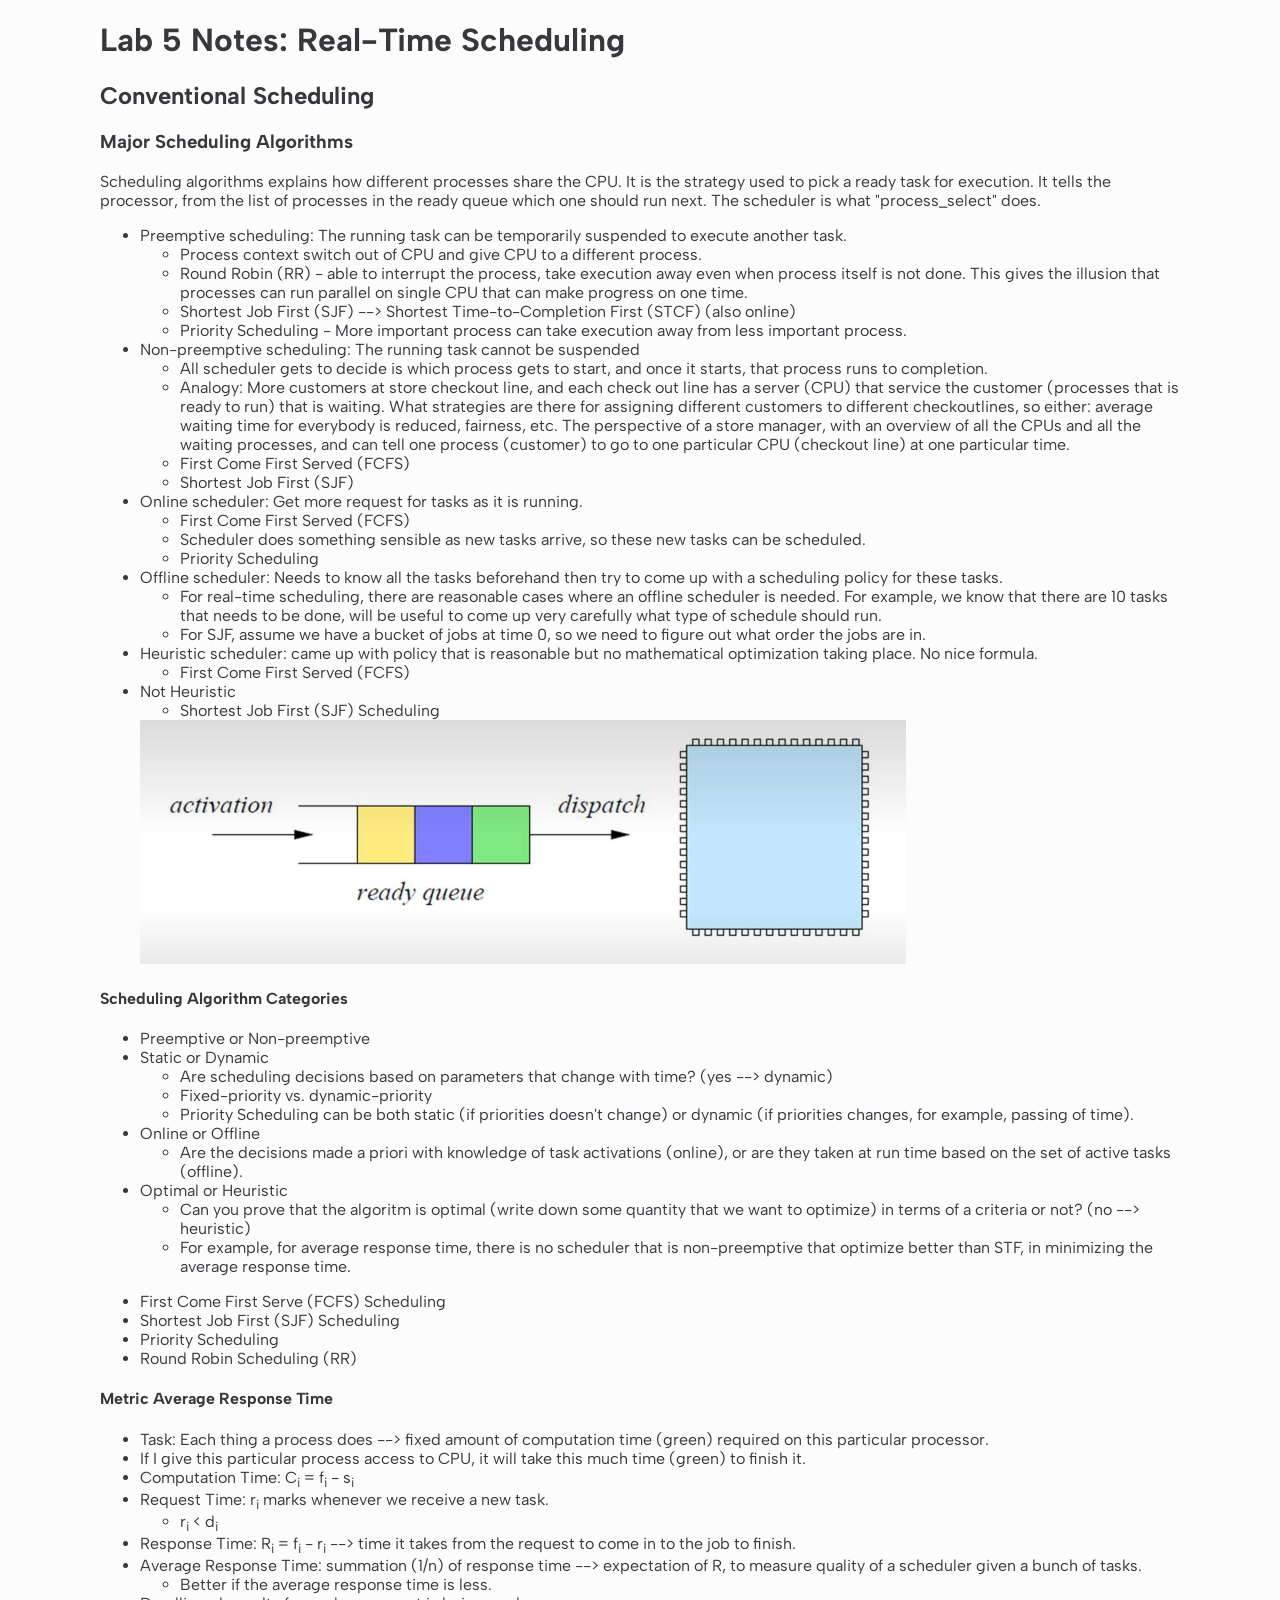
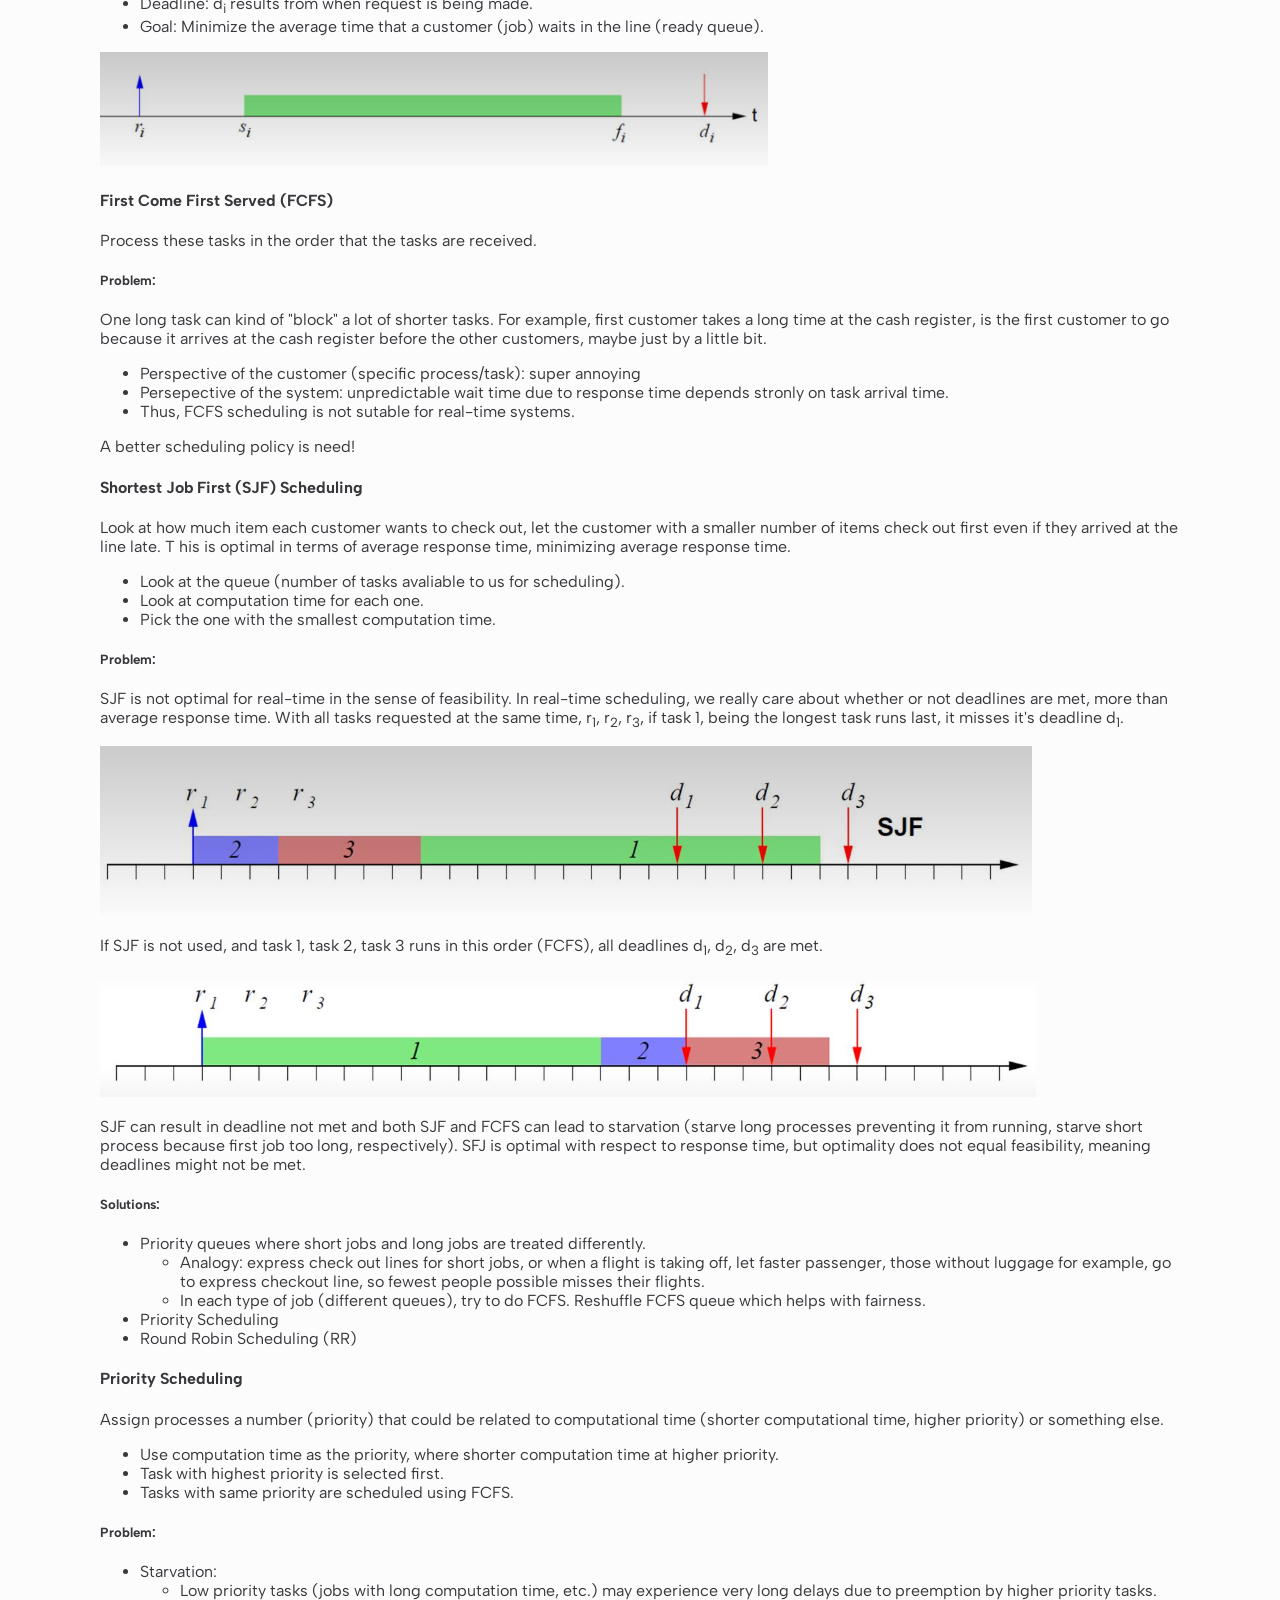
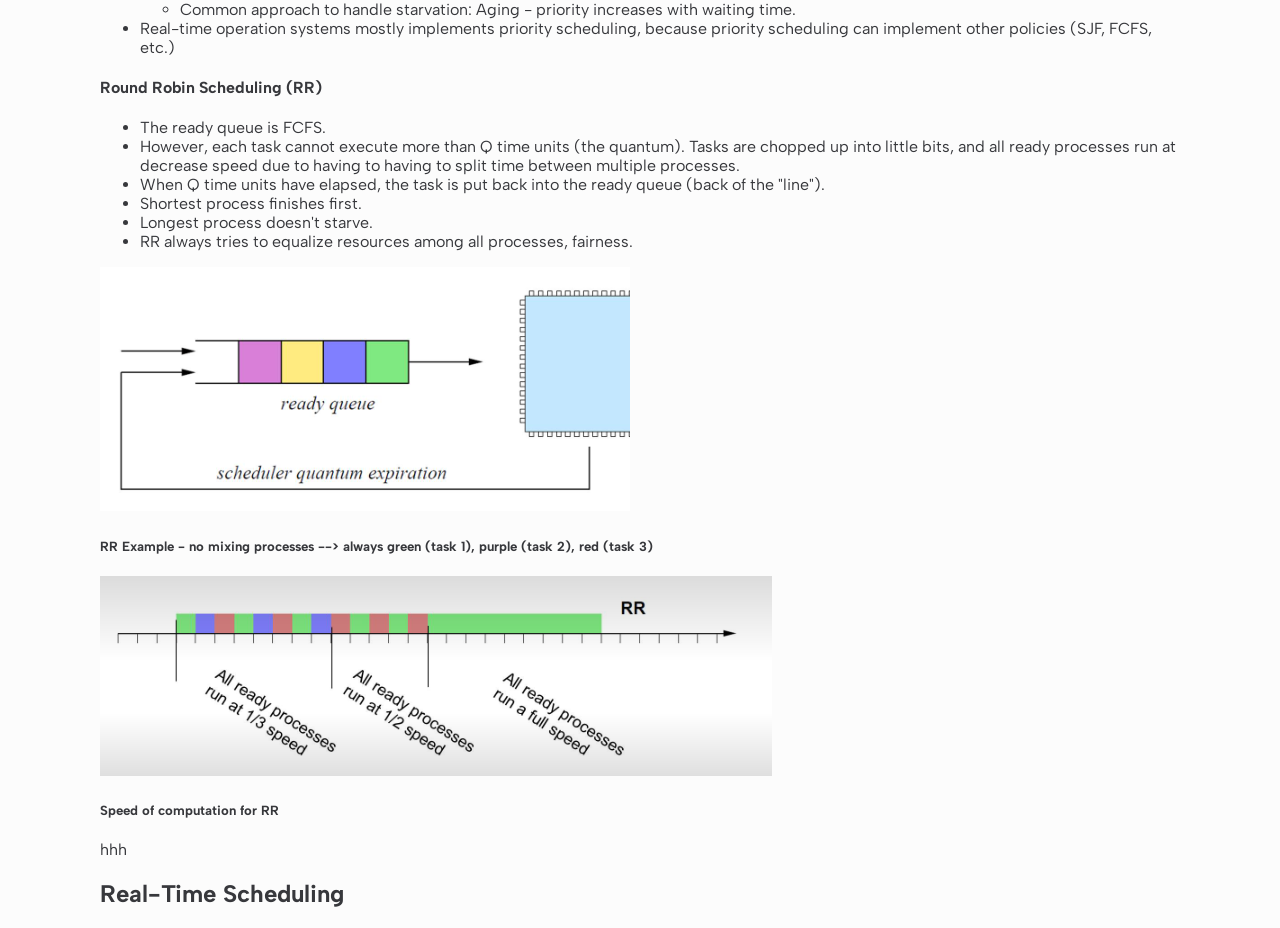
==== lab5-notes.html @ ac7ab365 "Add notes for lab 5 - conventional scheduling Characteristics and problems of RR, FCFS, SJF." ====
<!DOCTYPE html>
<html lang="en">
<head>
    <meta charset="UTF-8">
    <meta name="viewport" content="width=device-width, initial-scale=1.0">
    <link rel = "stylesheet" href = "style.css">
    <link rel="preconnect" href="https://fonts.googleapis.com">
    <link rel="preconnect" href="https://fonts.gstatic.com" crossorigin>
    <link href="https://fonts.googleapis.com/css2?family=Albert+Sans:ital,wght@0,100..900;1,100..900&display=swap" rel="stylesheet">
    <title>Notes | Real-Time Scheduling</title>
</head>
<body>
    <h1>Lab 5 Notes: Real-Time Scheduling</h1>
    <h2>Conventional Scheduling</h2>
    <h3>Major Scheduling Algorithms</h3>
    <p>
        Scheduling algorithms explains how different processes share the CPU.
        It is the strategy used to pick a ready task for execution.
        It tells the processor, from the list of processes in the ready queue which one should run next.
        The scheduler is what "process_select" does.
    </p>
    <ul>
        <li>
            Preemptive scheduling: The running task can be temporarily suspended to execute another task.
            <ul>
                <li>
                    Process context switch out of CPU and give CPU to a different process.
                </li>
                <li>
                    Round Robin (RR) - able to interrupt the process, take execution away even when process itself is not done.
                    This gives the illusion that processes can run parallel on single CPU that can make progress on one time.
                </li>
                <li>
                    Shortest Job First (SJF) --> Shortest Time-to-Completion First (STCF) (also online)
                </li>
                <li>
                    Priority Scheduling - More important process can take execution away from less important process.
                </li>
            </ul>
        </li>
        <li>
            Non-preemptive scheduling: The running task cannot be suspended
            <ul>
                <li>
                    All scheduler gets to decide is which process gets to start, and once it starts, that process runs to completion.
                </li>
                <li>
                    Analogy: More customers at store checkout line, and each check out line has a server (CPU) that service the customer (processes that is ready to run) that is waiting.
                    What strategies are there for assigning different customers to different checkoutlines, so either: average waiting time for everybody is reduced, fairness, etc. 
                    The perspective of a store manager, with an overview of all the CPUs and all the waiting processes, and can tell one process (customer) to go to one particular CPU (checkout line) at one particular time.
                </li>
                <li>
                    First Come First Served (FCFS)
                </li>
                <li>
                    Shortest Job First (SJF)
                </li>
            </ul>
        </li>
        <li>
            Online scheduler: Get more request for tasks as it is running.
            <ul>
                <li>First Come First Served (FCFS)</li>
                <li>Scheduler does something sensible as new tasks arrive, so these new tasks can be scheduled.</li>
                <li>
                    Priority Scheduling
                </li>
            </ul>
        </li>
        <li>
            Offline scheduler: Needs to know all the tasks beforehand then try to come up with a scheduling policy for these tasks.
            <ul>
                <li>
                    For real-time scheduling, there are reasonable cases where an offline scheduler is needed.
                    For example, we know that there are 10 tasks that needs to be done, will be useful to come up very carefully what type of schedule should run. 
                </li>
                <li>
                    For SJF, assume we have a bucket of jobs at time 0, so we need to figure out what order the jobs are in.
                </li>
            </ul>
        </li>
        <li>
            Heuristic scheduler: came up with policy that is reasonable but no mathematical optimization taking place. No nice formula.
            <ul>
                <li>First Come First Served (FCFS)</li>
            </ul>
        </li>
        <li>
            Not Heuristic
            <ul>
                <li>
                    Shortest Job First (SJF) Scheduling
                </li>
            </ul>
        </li>
        <img src = "image/scheduling-algorithm.png" alt = "scheduling-algorithm">
    </ul>
    <h4>Scheduling Algorithm Categories</h4>
    <ul>
        <li>
            Preemptive or Non-preemptive
        </li>
        <li>
            Static or Dynamic
            <ul>
                <li>
                    Are scheduling decisions based on parameters that change with time? (yes --> dynamic)
                </li>
                <li>
                    Fixed-priority vs. dynamic-priority
                </li>
                <li>
                    Priority Scheduling can be both static (if priorities doesn't change) or dynamic (if priorities changes, for example, passing of time).
                </li>
            </ul>
        </li>
        <li>
            Online or Offline
            <ul>
                <li>
                    Are the decisions made a priori with knowledge of task activations (online), 
                    or are they taken at run time based on the set of active tasks (offline).
                </li>
            </ul>
        </li>
        <li>
            Optimal or Heuristic
            <ul>
                <li>
                    Can you prove that the algoritm is optimal (write down some quantity that we want to optimize) in terms of a criteria or not? (no --> heuristic)
                </li>
                <li>
                    For example, for average response time, there is no scheduler that is non-preemptive that optimize better than STF, in minimizing the average response time.
                </li>
            </ul>
        </li>
    </ul>
    <ul>
        <li>First Come First Serve (FCFS) Scheduling</li>
        <li>Shortest Job First (SJF) Scheduling</li>
        <li>Priority Scheduling</li>
        <li>Round Robin Scheduling (RR)</li>
    </ul>
    <h4>Metric Average Response Time</h4>
    <ul>
        <li>Task: Each thing a process does --> fixed amount of computation time (green) required on this particular processor.</li>
        <li>If I give this particular process access to CPU, it will take this much time (green) to finish it.</li>
        <li>Computation Time: C<sub>i</sub> = f<sub>i</sub> - s<sub>i</sub></li>
        <li>
            Request Time: r<sub>i</sub> marks whenever we receive a new task.
            <ul>
                <li>r<sub>i</sub> < d<sub>i</sub></li>
            </ul>
        </li>
        <li>Response Time: R<sub>i</sub> = f<sub>i</sub> - r<sub>i</sub> --> time it takes from the request to come in to the job to finish.</li>
        <li>
            Average Response Time: summation (1/n) of response time --> expectation of R, to measure quality of a scheduler given a bunch of tasks.
            <ul>
                <li>Better if the average response time is less.</li>
            </ul>
        </li>
        <li>Deadline: d<sub>i</sub> results from when request is being made.</li>
        <li>Goal: Minimize the average time that a customer (job) waits in the line (ready queue).</li>
    </ul>
    <img src = "image/metric-average-response-time.png" alt = "Metric Average Reponse Time">
    <h4>First Come First Served (FCFS)</h4>
    <p>Process these tasks in the order that the tasks are received.</p>
    <h5>Problem:</h5>
    <p>
        One long task can kind of "block" a lot of shorter tasks. 
        For example, first customer takes a long time at the cash register, 
        is the first customer to go because it arrives at the cash register before the other customers, maybe just by a little bit.
    </p>
    <ul>
        <li>Perspective of the customer (specific process/task): super annoying</li>
        <li>Persepective of the system: unpredictable wait time due to response time depends stronly on task arrival time.</li>
        <li>Thus, FCFS scheduling is not sutable for real-time systems.</li>
    </ul>
    <p>A better scheduling policy is need!</p>
    <h4>Shortest Job First (SJF) Scheduling</h4>
    <p>
        Look at how much item each customer wants to check out, 
        let the customer with a smaller number of items check out first even if they arrived at the line late. T
        his is optimal in terms of average response time, minimizing average response time.
    </p>
    <ul>
        <li>Look at the queue (number of tasks avaliable to us for scheduling).</li>
        <li>Look at computation time for each one.</li>
        <li>Pick the one with the smallest computation time.</li>
    </ul>
    <h5>Problem:</h5>
    <p>
        SJF is not optimal for real-time in the sense of feasibility. 
        In real-time scheduling, we really care about whether or not deadlines are met, more than average response time.
        With all tasks requested at the same time, r<sub>1</sub>, r<sub>2</sub>, r<sub>3</sub>, 
        if task 1, being the longest task runs last, it misses it's deadline d<sub>1</sub>. 
    </p>
    <img src = "image/SJF-miss-deadline.png" alt = "SJF miss deadline">
    <p>
        If SJF is not used, and task 1, task 2, task 3 runs in this order (FCFS),
        all deadlines d<sub>1</sub>, d<sub>2</sub>, d<sub>3</sub> are met.
    </p>
    <img src = "image/FCFS-meet-deadline.png" alt = "FCFS meet deadline">
    <p>SJF can result in deadline not met and both SJF and FCFS can lead to starvation 
        (starve long processes preventing it from running, 
        starve short process because first job too long, respectively).
        SFJ is optimal with respect to response time, but optimality does not equal feasibility, 
        meaning deadlines might not be met.
    </p>
    <h5>Solutions:</h5>
    <ul>
        <li>
            Priority queues where short jobs and long jobs are treated differently.
            <ul>
                <li>
                    Analogy: express check out lines for short jobs, or when a flight is taking off, 
                    let faster passenger, those without luggage for example, go to express checkout line, 
                    so fewest people possible misses their flights.
                </li>
                <li>
                    In each type of job (different queues), try to do FCFS. Reshuffle FCFS queue which helps with fairness.
                </li>
            </ul>
        </li>
        <li>
            Priority Scheduling
        </li>
        <li>
            Round Robin Scheduling (RR)
        </li> 
    </ul>
    <h4>Priority Scheduling</h4>
    <p>
        Assign processes a number (priority) that could be related to computational time (shorter computational time, higher priority) or something else. 
    </p>
    <ul>
        <li>
            Use computation time as the priority, where shorter computation time at higher priority.
        </li>
        <li>
            Task with highest priority is selected first.
        </li>
        <li>
            Tasks with same priority are scheduled using FCFS.
        </li>
    </ul>
    <h5>Problem:</h5>
    <ul>
        <li>
            Starvation:
            <ul>
                <li>
                    Low priority tasks (jobs with long computation time, etc.) may experience very long delays due to preemption by higher priority tasks.
                </li>
                <li>
                    Common approach to handle starvation: Aging - priority increases with waiting time.
                </li>
            </ul>
        </li>
        <li>
            Real-time operation systems mostly implements priority scheduling, 
            because priority scheduling can implement other policies (SJF, FCFS, etc.)
        </li>
    </ul>
    <h4>Round Robin Scheduling (RR)</h4>
    <ul>
        <li>
            The ready queue is FCFS.
        </li>
        <li>
            However, each task cannot execute more than Q time units (the quantum). 
            Tasks are chopped up into little bits, 
            and all ready processes run at decrease speed due to having to having to split time between multiple processes.
        </li>
        <li>
            When Q time units have elapsed, the task is put back into the ready queue (back of the "line").
        </li>
        <li>
            Shortest process finishes first.
        </li>
        <li>
            Longest process doesn't starve.
        </li>
        <li>
            RR always tries to equalize resources among all processes, fairness.
        </li>
    </ul>
    <img src = "image/round-robin-scheduling.png" alt = "Round Robin Scheduling">
    <h5>RR Example - no mixing processes --> always green (task 1), purple (task 2), red (task 3)</h5>
    <img src = "image/RR-example.png" alt = "Round Robin Scheduling example, no mixing">

    <h5>Speed of computation for RR</h5>
    <p>hhh</p>



    <h2>Real-Time Scheduling</h2>


</body>
</html>
---- style.css ----
body {
    font-family: "Albert Sans", sans-serif;
    color: #37383C;
    background-color: #fcfcfc;
    /* color: #84B5C5; */
    text-align: left;
    margin-left: 100px;
    margin-right: 100px;

}
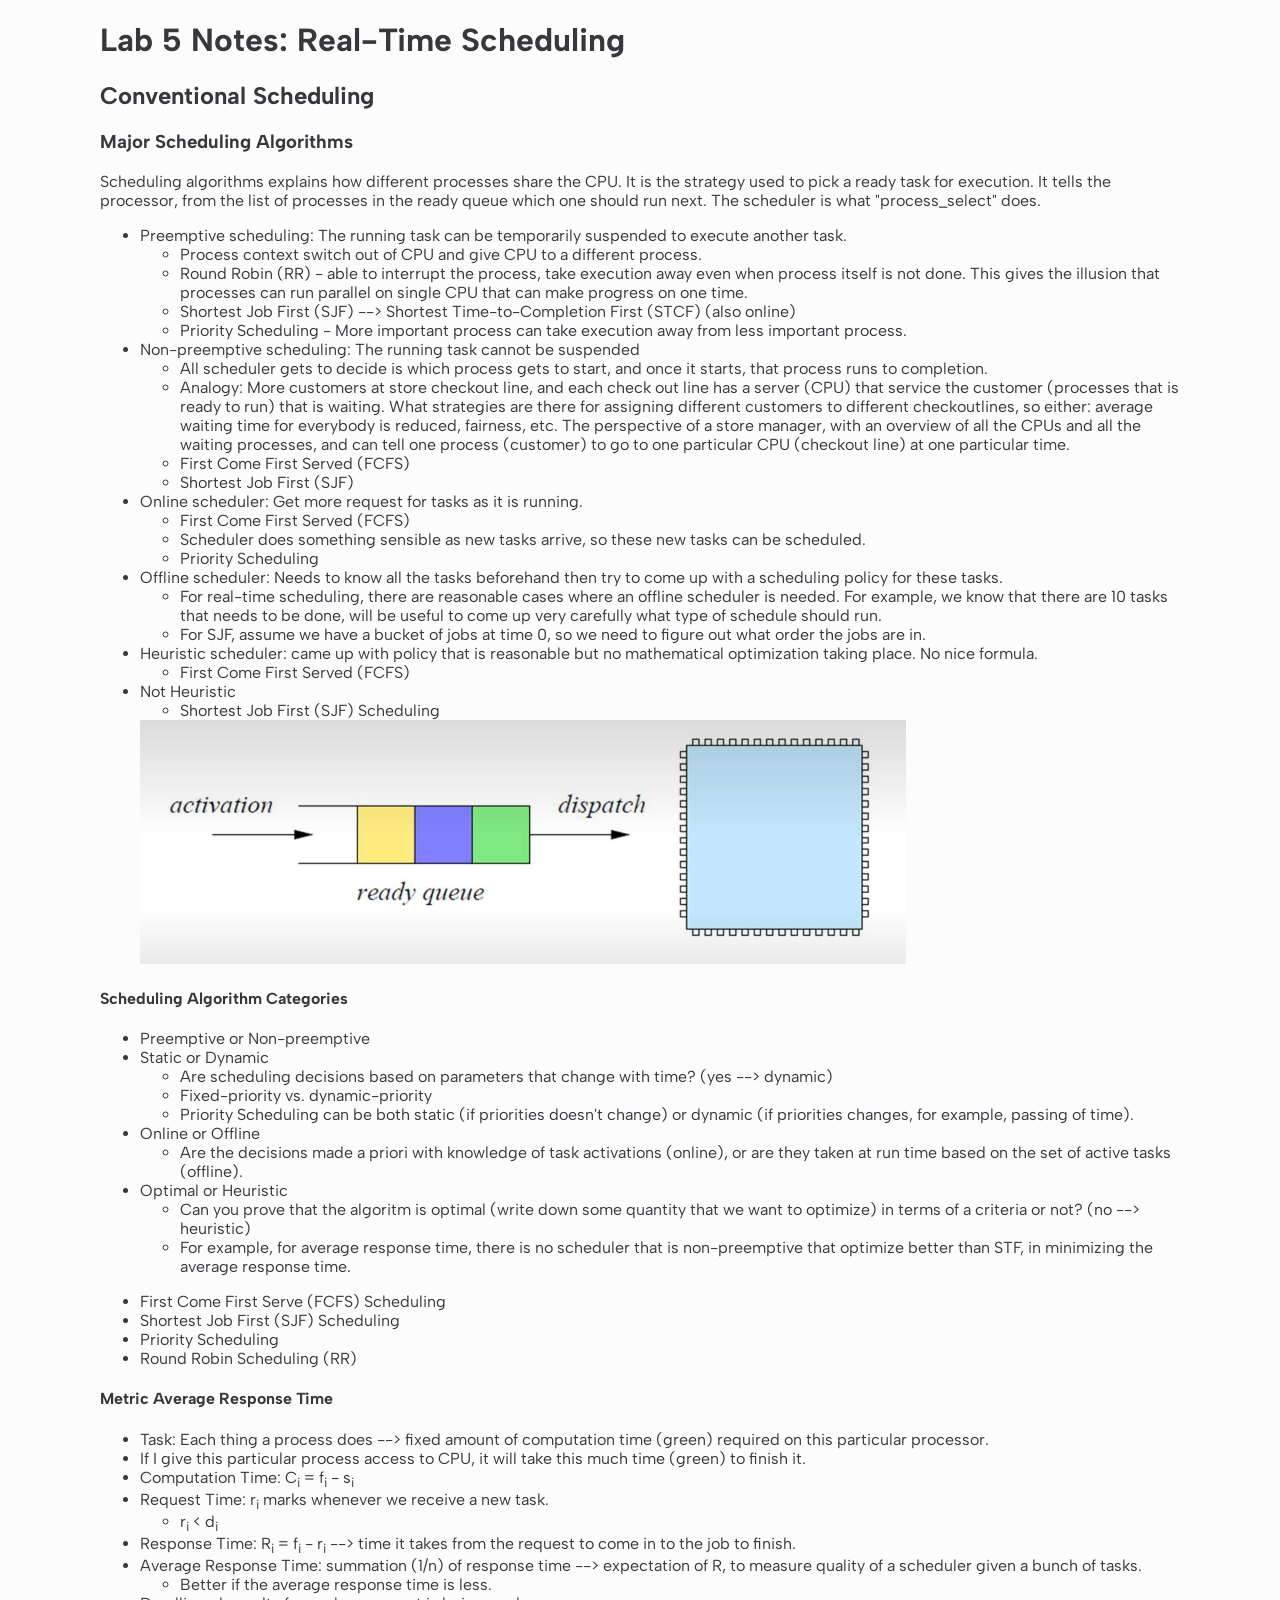
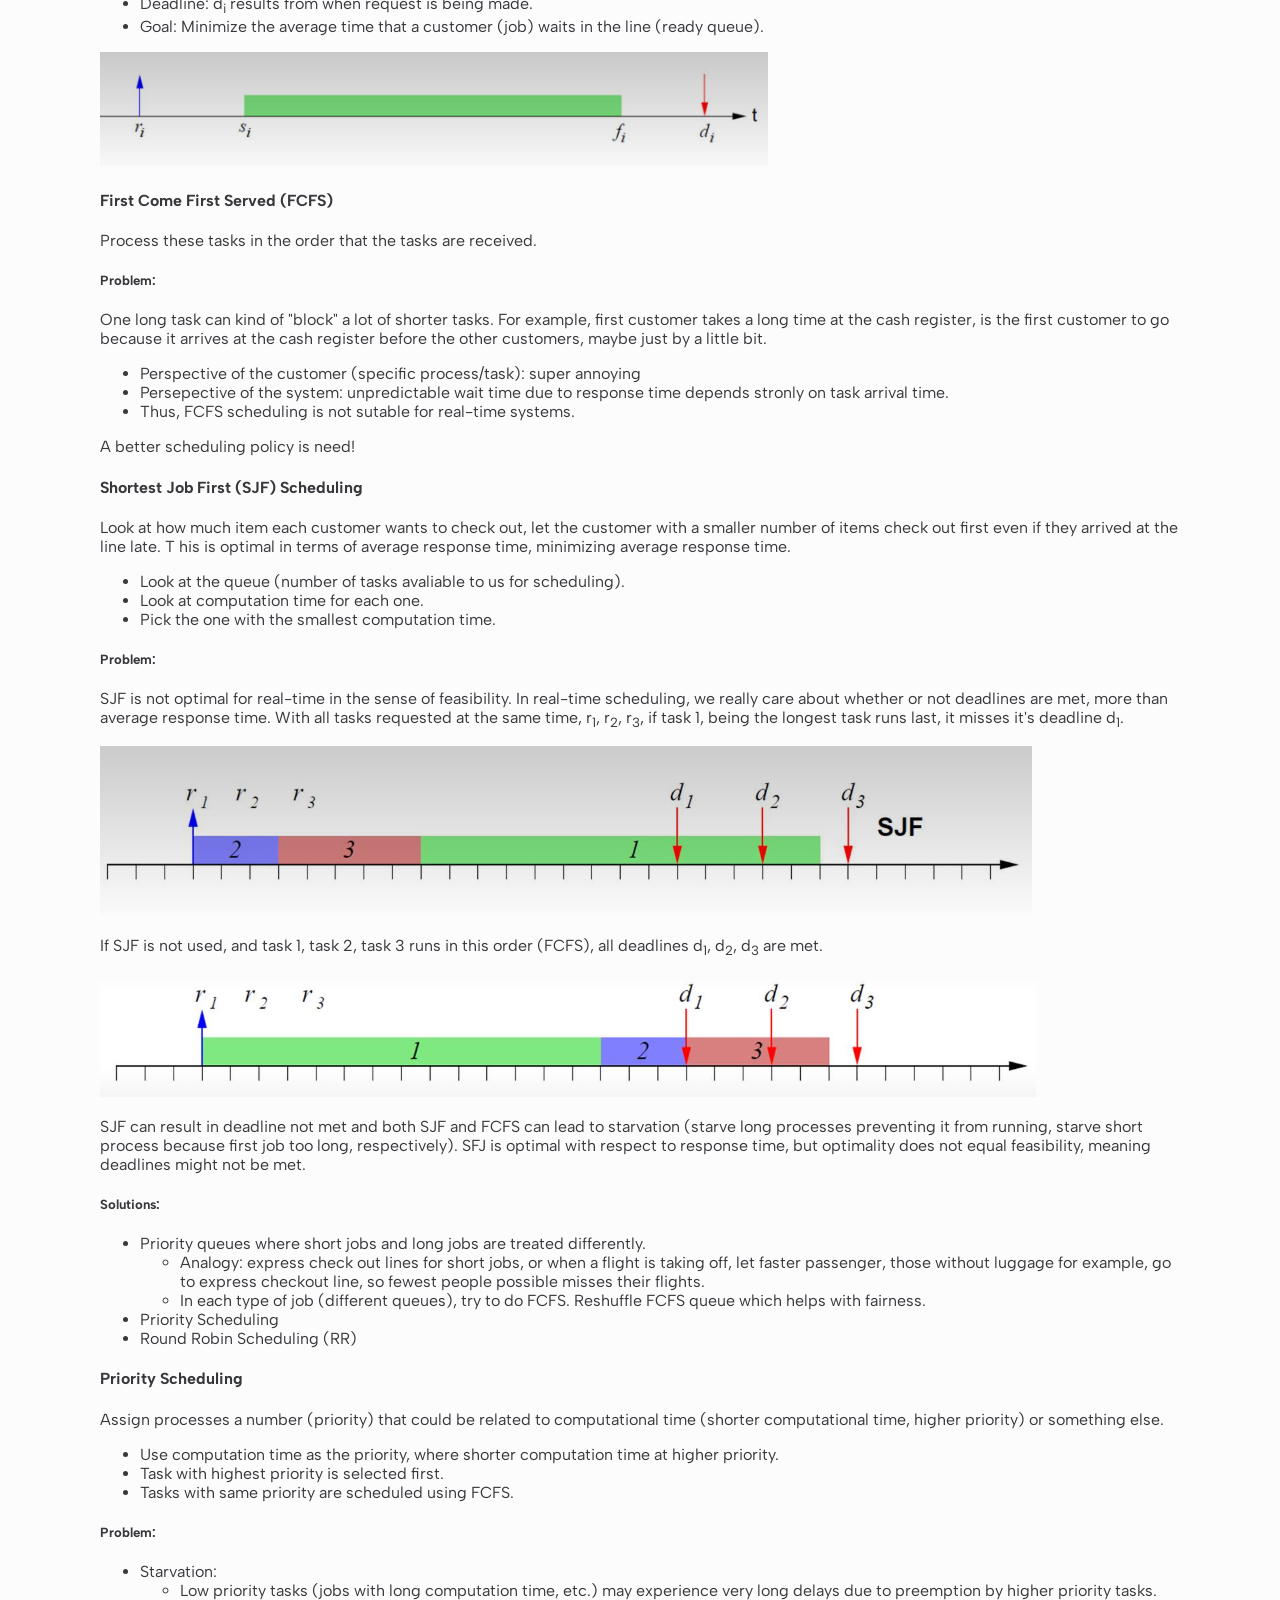
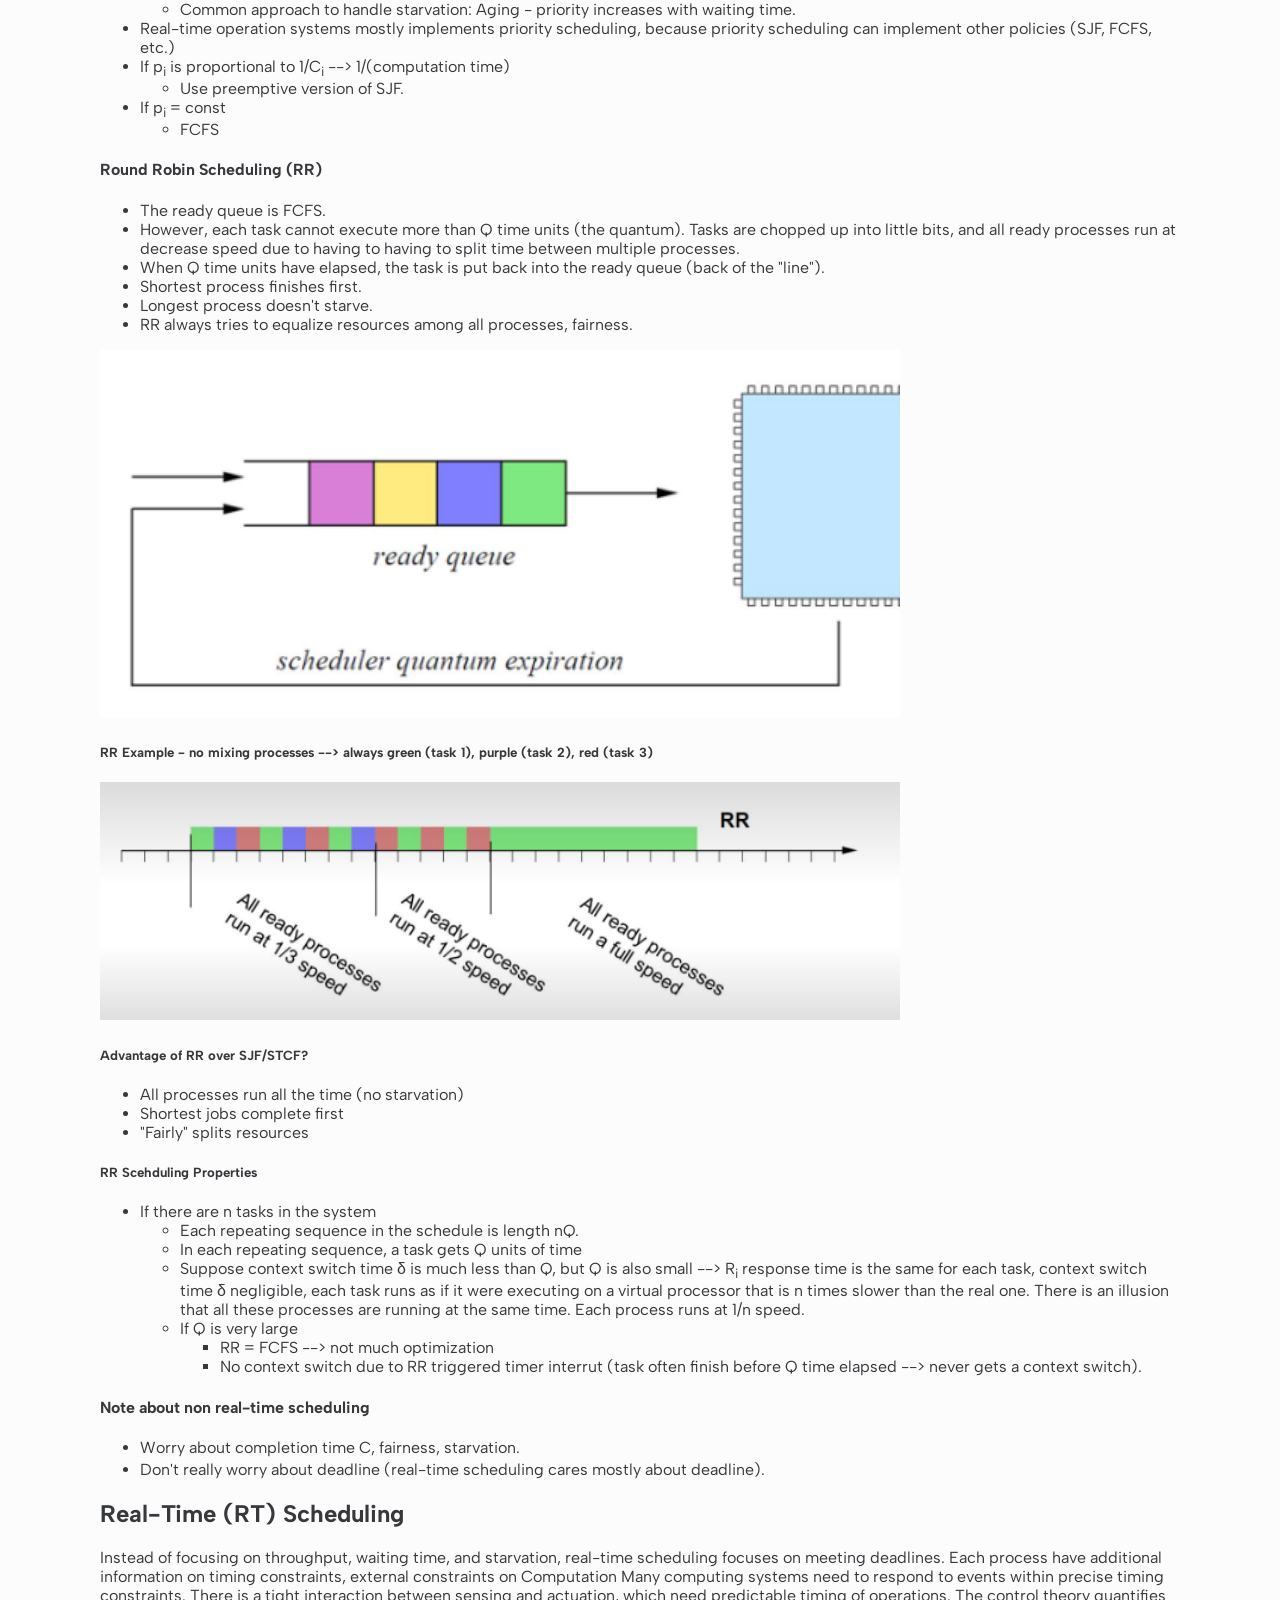
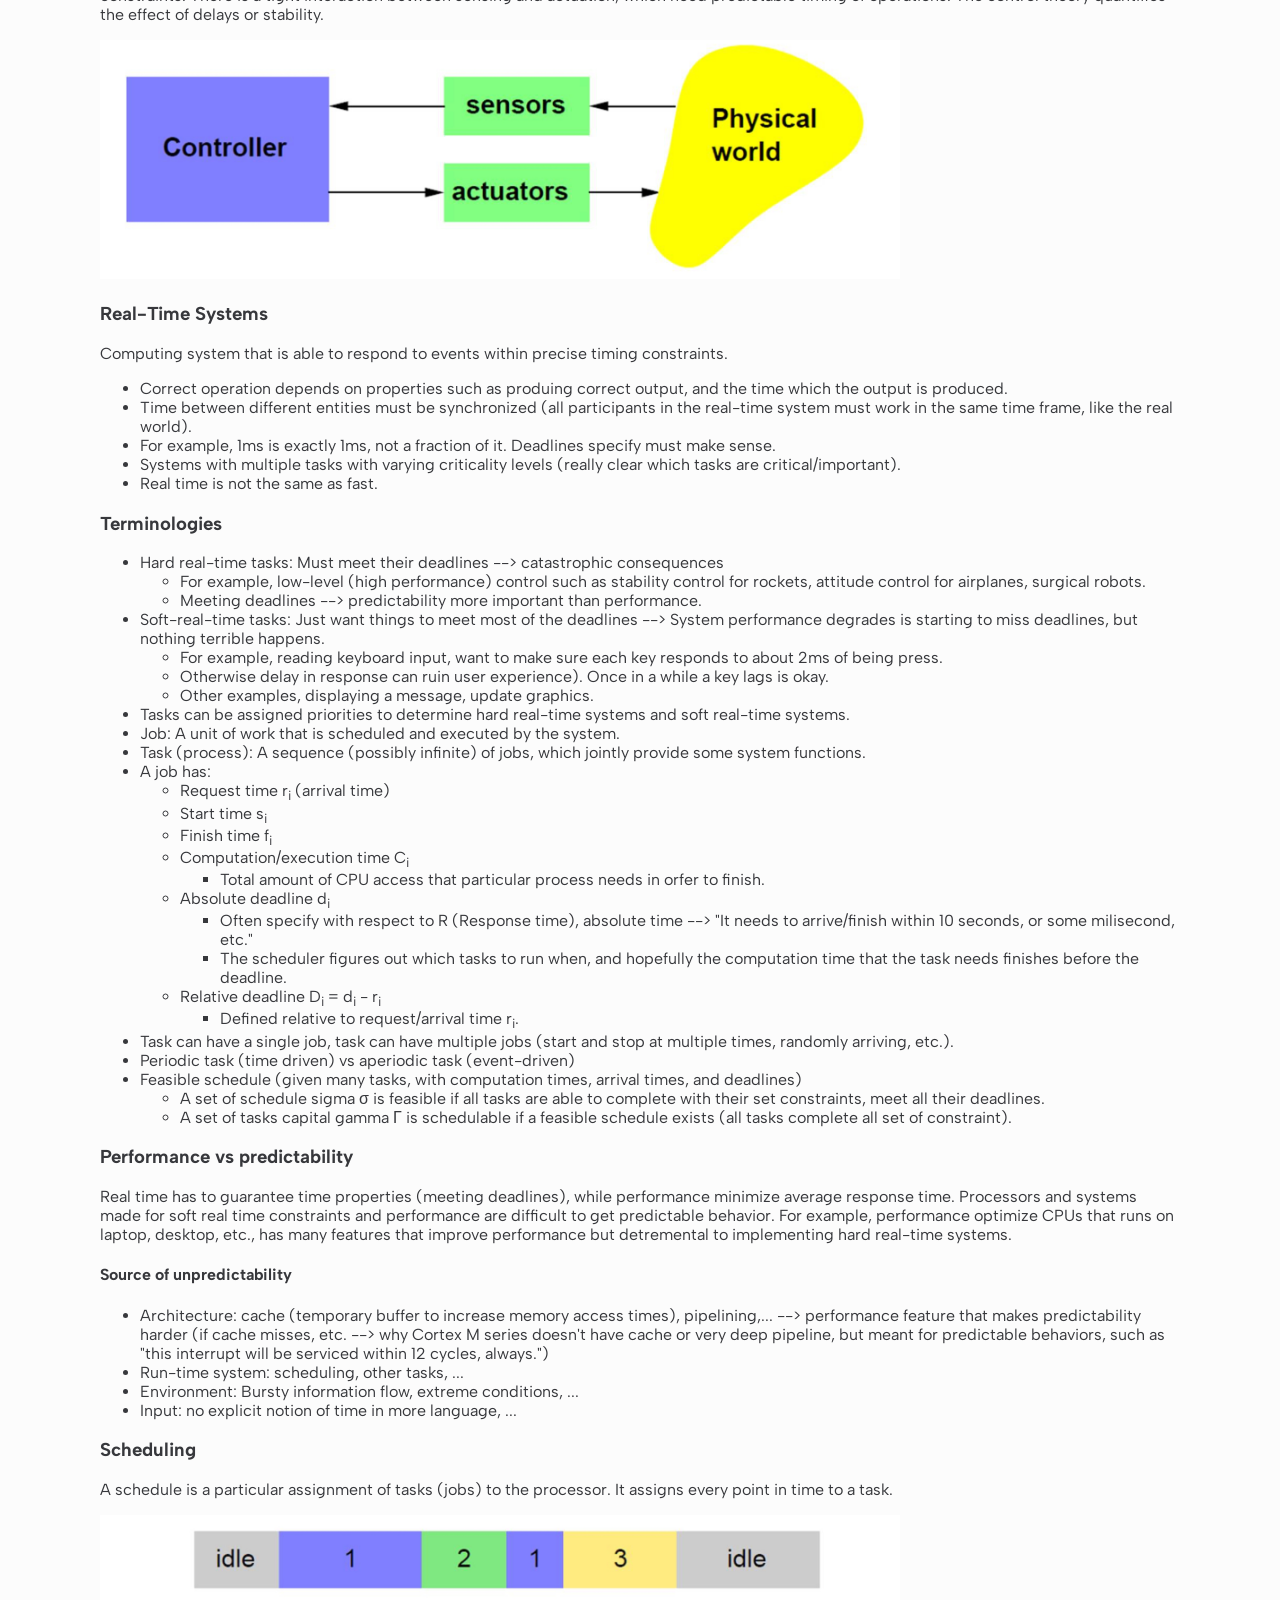
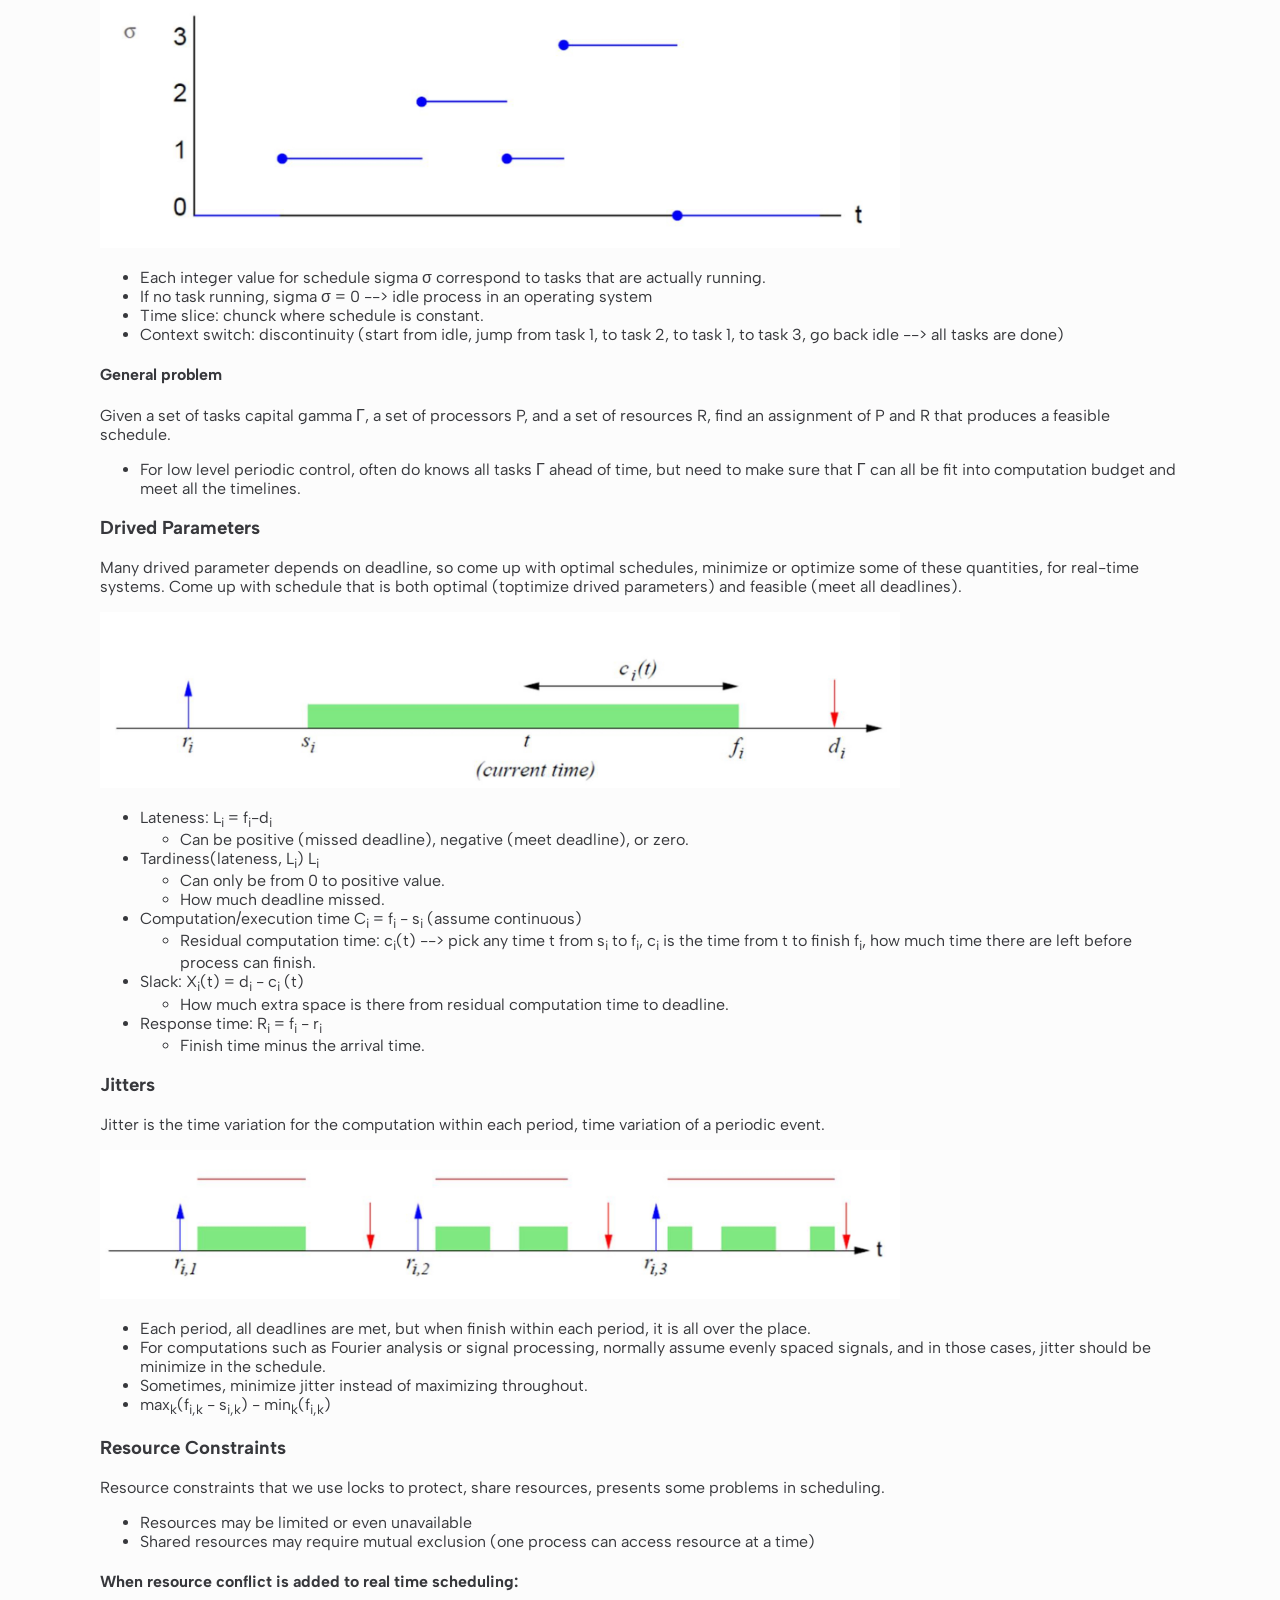
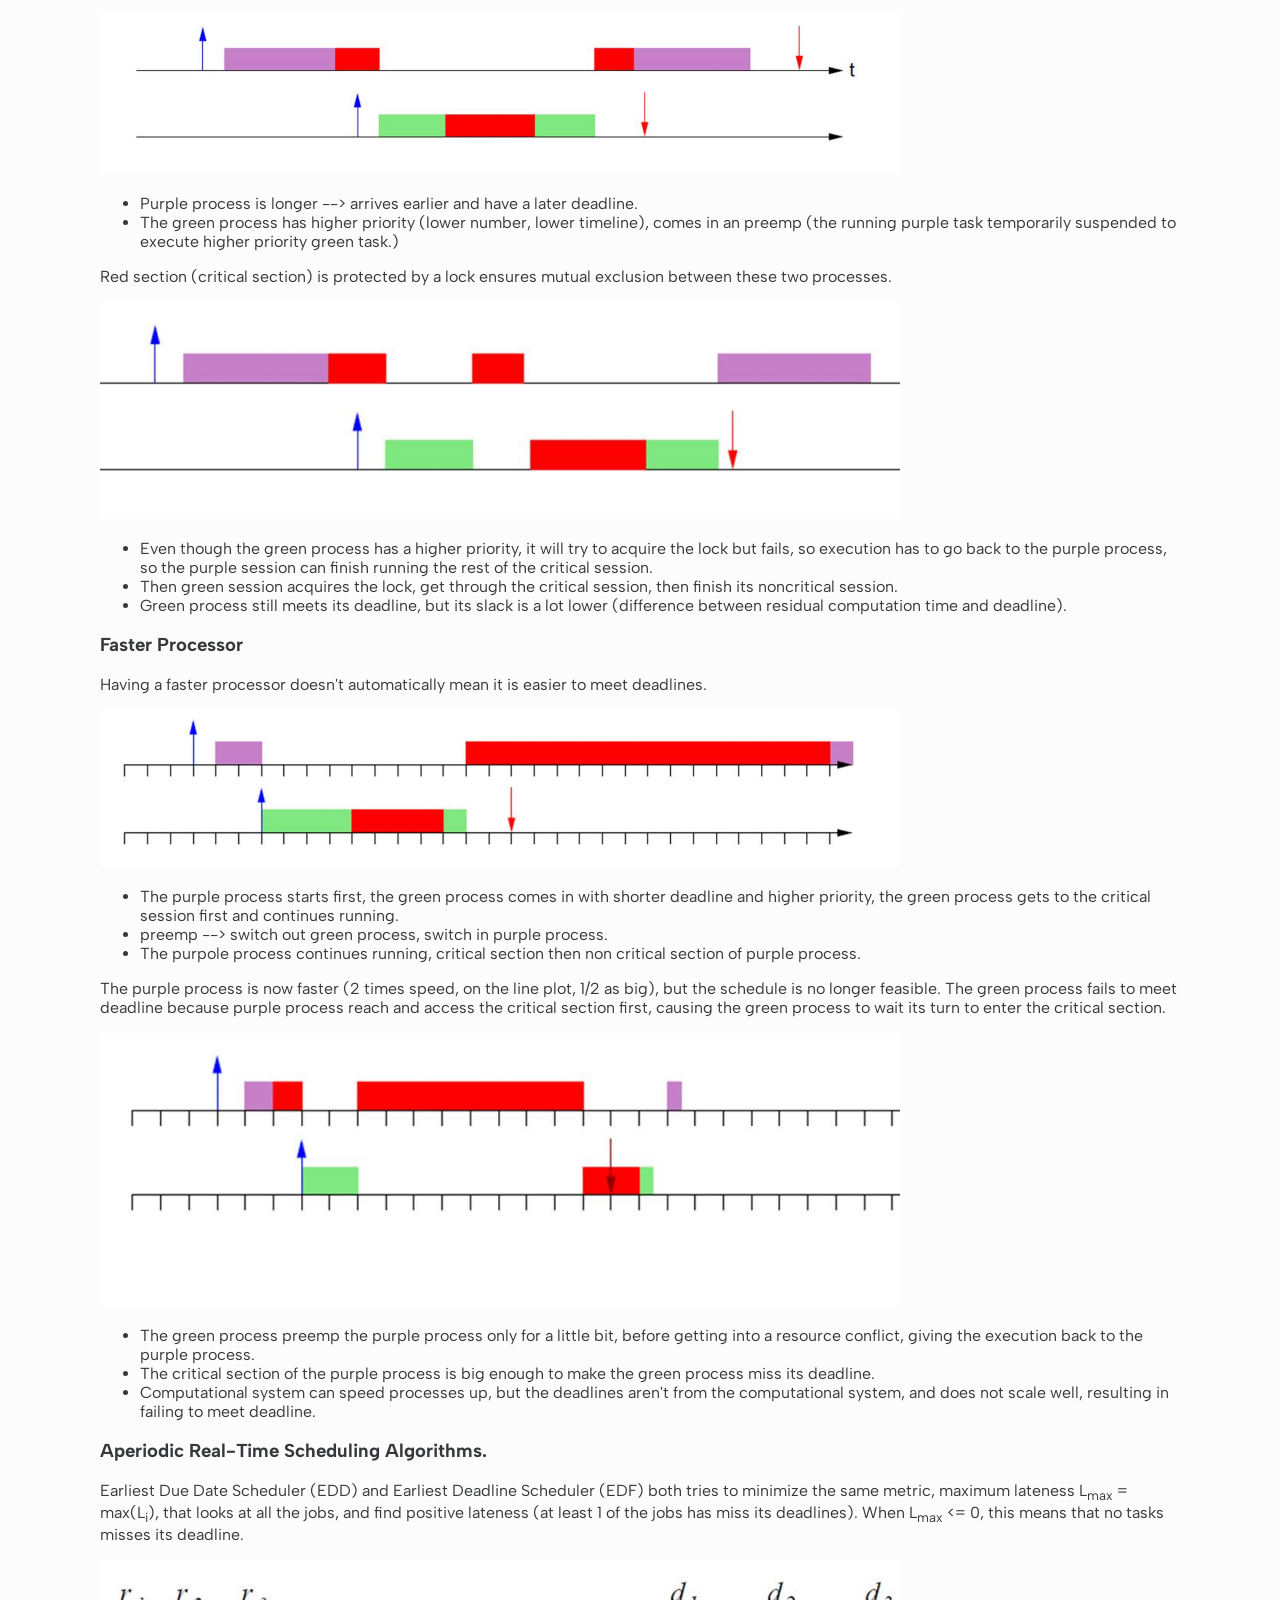
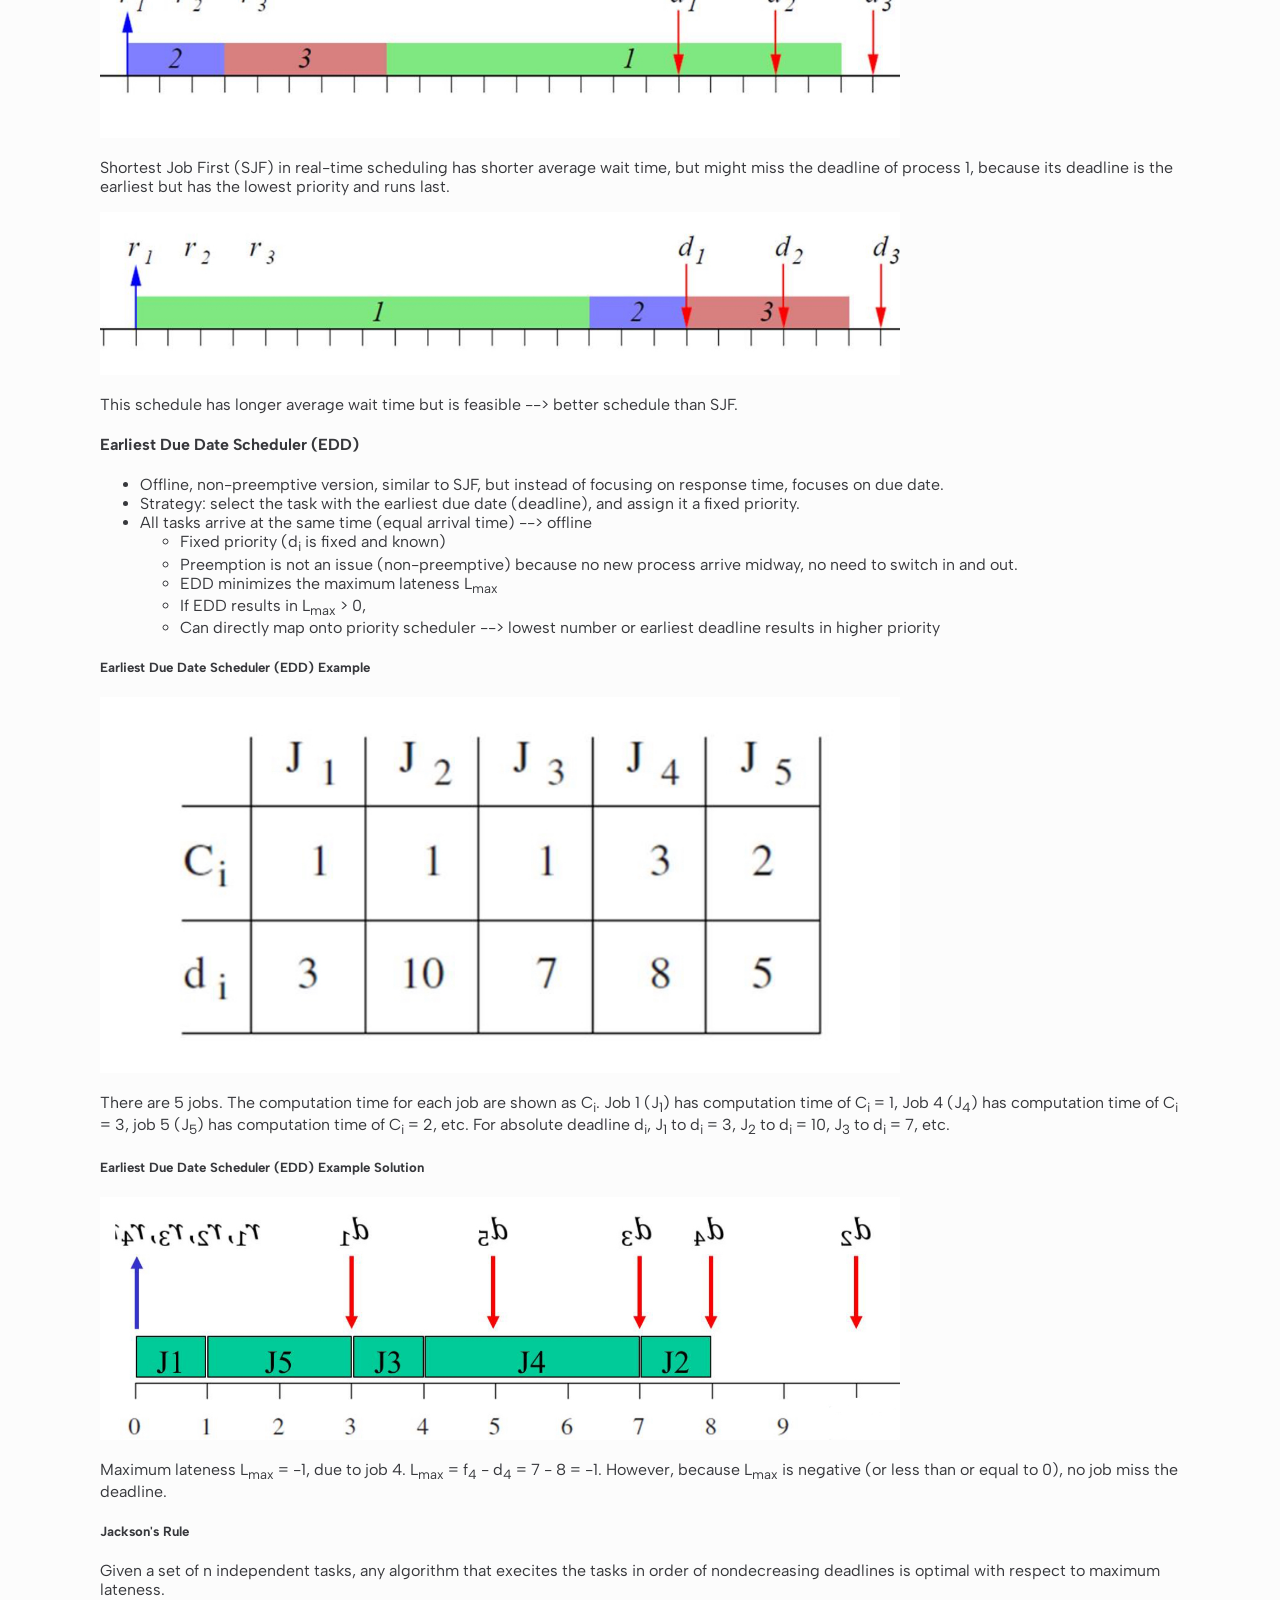
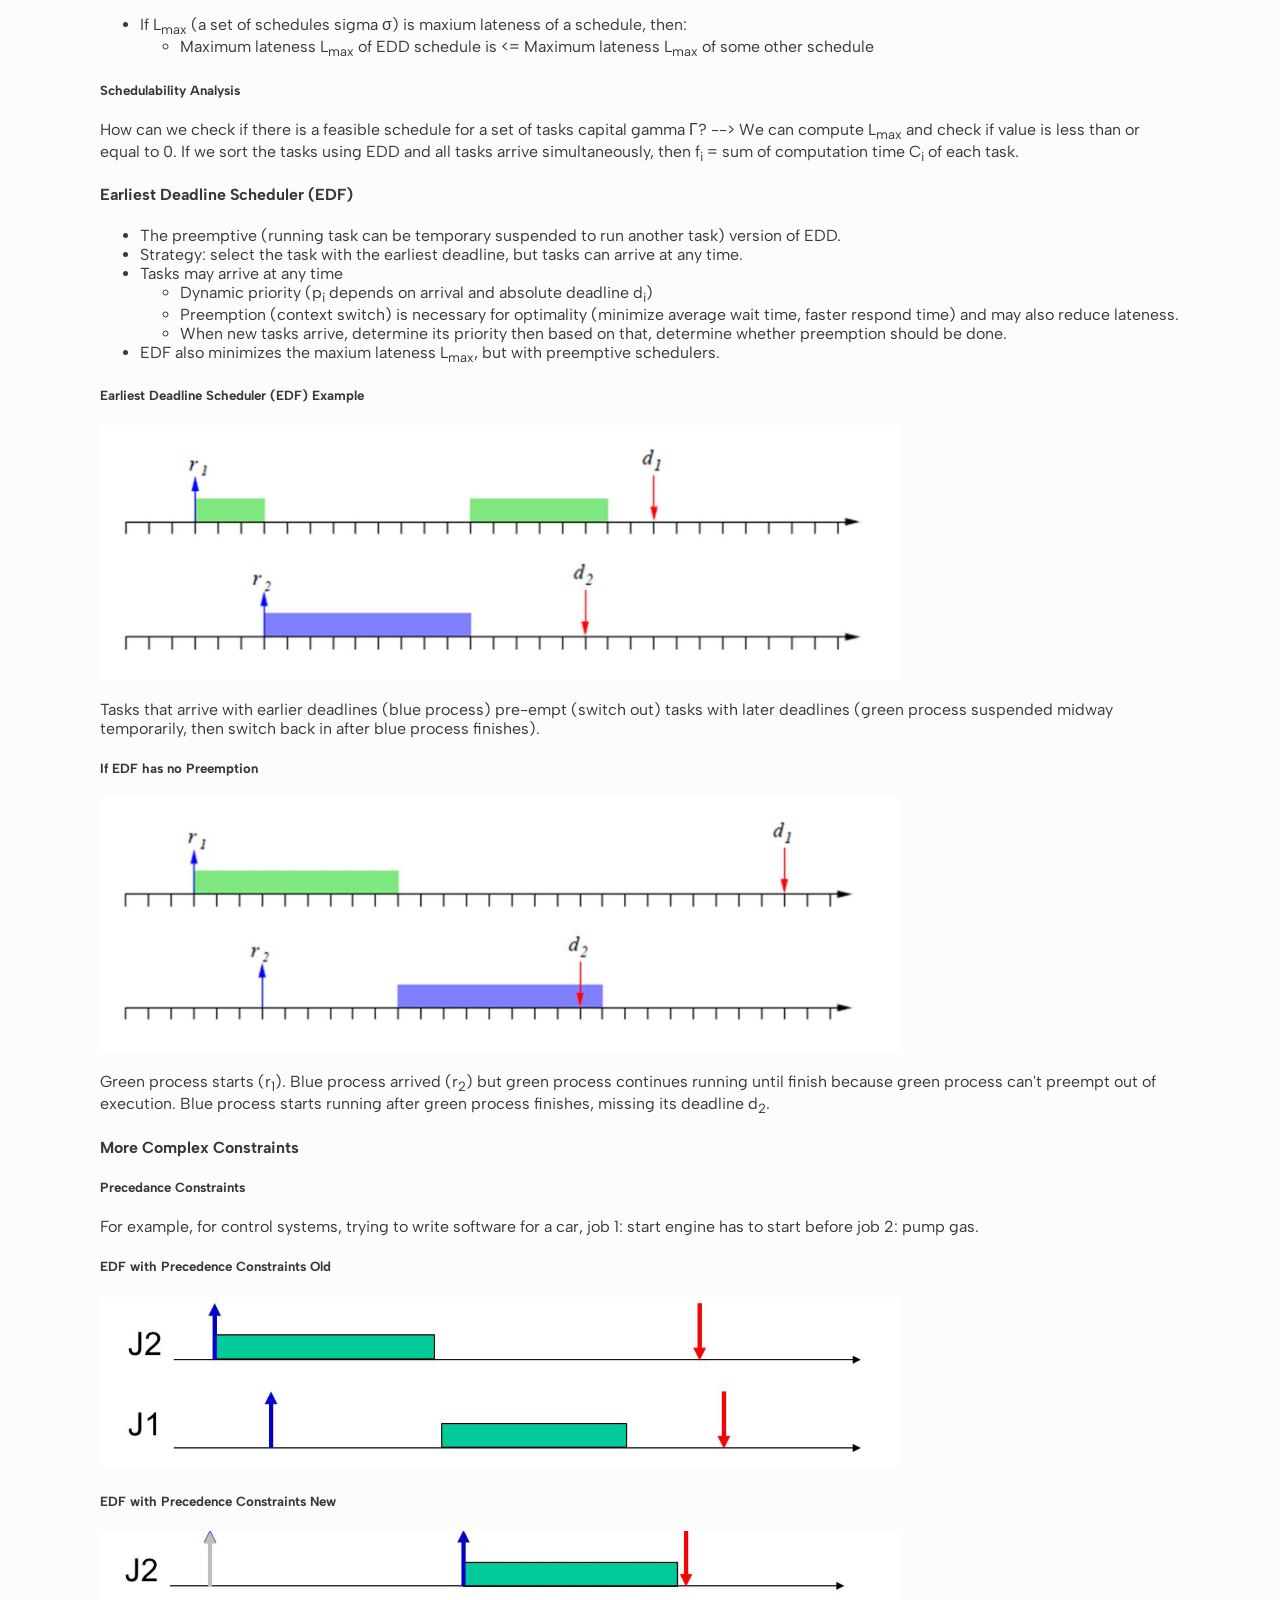
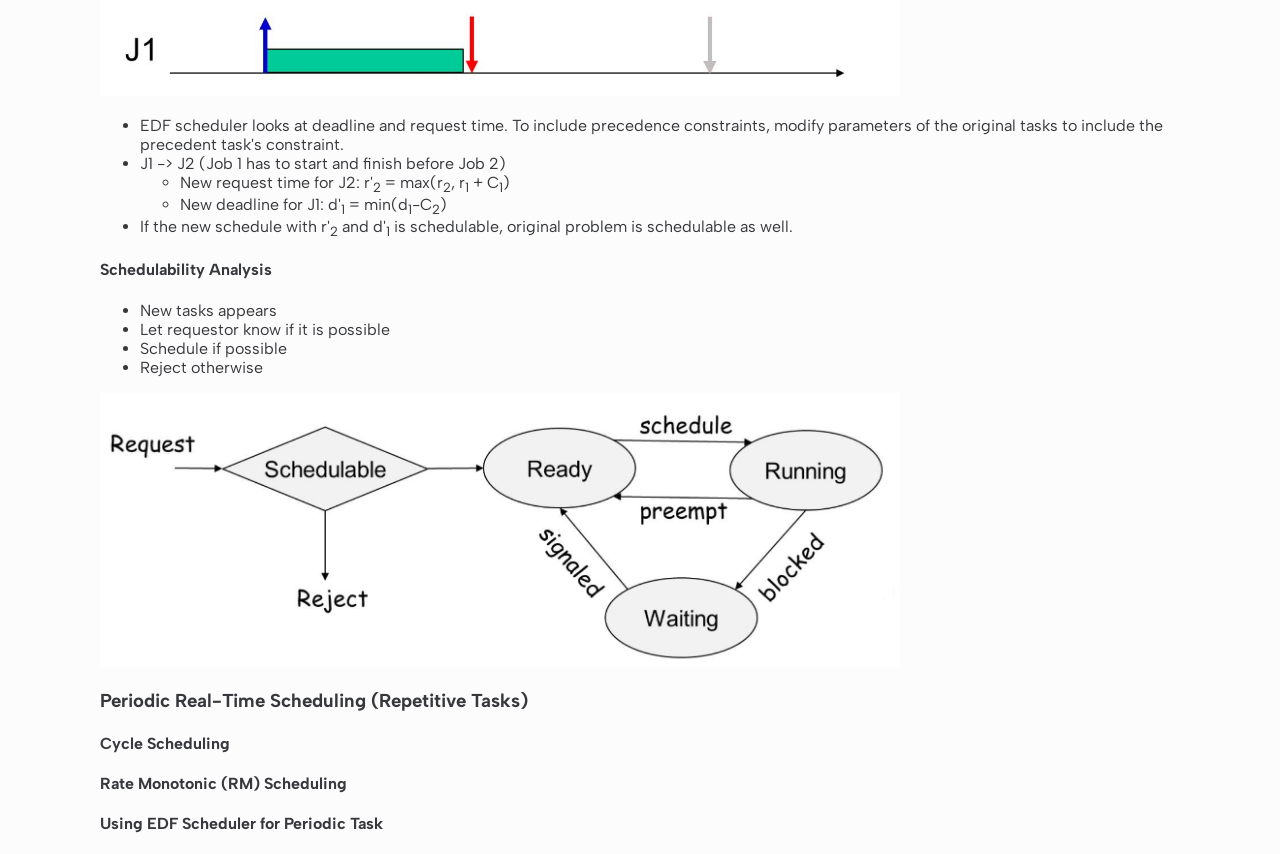
==== commit a1d3d557: "Added notes for lab5, real-time scheduling Notes for conventional scheduling and real-time schedulin" ====
--- a/lab5-notes.html
+++ b/lab5-notes.html
@@ -261,6 +261,18 @@
             Real-time operation systems mostly implements priority scheduling, 
             because priority scheduling can implement other policies (SJF, FCFS, etc.)
         </li>
+        <li>
+            If p<sub>i</sub> is proportional to 1/C<sub>i</sub> --> 1/(computation time)
+            <ul>
+                <li>Use preemptive version of SJF.</li>
+            </ul>
+        </li>
+        <li>
+            If p<sub>i</sub> = const
+            <ul>
+                <li>FCFS</li>
+            </ul>
+        </li>
     </ul>
     <h4>Round Robin Scheduling (RR)</h4>
     <ul>
@@ -285,17 +297,509 @@
             RR always tries to equalize resources among all processes, fairness.
         </li>
     </ul>
-    <img src = "image/round-robin-scheduling.png" alt = "Round Robin Scheduling">
+    <img src = "image/round-robin-scheduling.png" alt = "Round Robin Scheduling" width = "800">
     <h5>RR Example - no mixing processes --> always green (task 1), purple (task 2), red (task 3)</h5>
-    <img src = "image/RR-example.png" alt = "Round Robin Scheduling example, no mixing">
-
-    <h5>Speed of computation for RR</h5>
-    <p>hhh</p>
-
-
-
-    <h2>Real-Time Scheduling</h2>
-
+    <img src = "image/RR-example.png" alt = "Round Robin Scheduling example, no mixing" width = "800">
+
+    <h5>Advantage of RR over SJF/STCF?</h5>
+    <ul>
+        <li>All processes run all the time (no starvation)</li>
+        <li>Shortest jobs complete first</li>
+        <li>"Fairly" splits resources</li>
+    </ul>
+
+    <h5>RR Scehduling Properties</h5>
+    <ul>
+        <li>
+            If there are n tasks in the system
+            <ul>
+                <li>
+                    Each repeating sequence in the schedule is length nQ.
+                </li>
+                <li>In each repeating sequence, a task gets Q units of time</li>
+                <li>
+                    Suppose context switch time δ is much less than Q, but Q is also small --> R<sub>i</sub> response time is the same for each task, context switch time δ negligible,
+                    each task runs as if it were executing on a virtual processor that is n times slower than the real one. There is an illusion that all these processes are running at the same time. Each process runs at 1/n speed.
+                </li>
+                <li>
+                    If Q is very large
+                    <ul>
+                        <li>
+                            RR = FCFS --> not much optimization 
+                        </li>
+                        <li>
+                            No context switch due to RR triggered timer interrut (task often finish before Q time elapsed --> never gets a context switch).
+                        </li>
+                    </ul>
+
+                </li>
+            </ul>
+        </li>
+    </ul>
+
+    <h4>Note about non real-time scheduling</h4>
+    <ul>
+        <li>Worry about completion time C<sub></sub>, fairness, starvation. </li>
+        <li>Don't really worry about deadline (real-time scheduling cares mostly about deadline).</li>
+    </ul>
+
+    <h2>Real-Time (RT) Scheduling</h2>
+    <p>
+        Instead of focusing on throughput, waiting time, and starvation, real-time scheduling focuses on meeting deadlines. Each process have additional information on timing constraints, external constraints on Computation
+        Many computing systems need to respond to events within precise timing constraints.
+        There is a tight interaction between sensing and actuation, which need predictable timing of operations.
+        The control theory quantifies the effect of delays or stability.
+    </p>
+    <img src = "image/sensing-actuation.png" alt = "Diagram of controller, sensors, and physical world" width = "800">
+    <h3>Real-Time Systems</h3>
+    <p>Computing system that is able to respond to events within precise timing constraints.</p>
+    <ul>
+        <li>Correct operation depends on properties such as produing correct output, and the time which the output is produced.</li>
+        <li>Time between different entities must be synchronized (all participants in the real-time system must work in the same time frame, like the real world).</li>
+        <li>For example, 1ms is exactly 1ms, not a fraction of it. Deadlines specify must make sense.</li>
+        <li>Systems with multiple tasks with varying criticality levels (really clear which tasks are critical/important).</li>
+        <li>Real time is not the same as fast.</li>
+    </ul>
+    <h3>Terminologies</h3>
+    <ul>
+        <li>
+            Hard real-time tasks: Must meet their deadlines --> catastrophic consequences
+            <ul>
+                <li>For example, low-level (high performance) control such as stability control for rockets, attitude control for airplanes, surgical robots.</li>
+                <li>Meeting deadlines --> predictability more important than performance.</li>
+            </ul>
+        </li>
+        <li>Soft-real-time tasks: Just want things to meet most of the deadlines --> System performance degrades is starting to miss deadlines, but nothing terrible happens.
+            <ul>
+                <li>For example, reading keyboard input, want to make sure each key responds to about 2ms of being press.</li>
+                <li>Otherwise delay in response can ruin user experience). Once in a while a key lags is okay.</li>
+                <li>Other examples, displaying a message, update graphics.</li>
+            </ul>
+        </li>
+        <li>Tasks can be assigned priorities to determine hard real-time systems and soft real-time systems.</li>
+        <li>
+            Job: A unit of work that is scheduled and executed by the system.
+        </li>
+        <li>
+            Task (process): A sequence (possibly infinite) of jobs, which jointly provide some system functions.
+        </li>
+        <li>
+            A job has:
+            <ul>
+                <li>
+                    Request time r<sub>i</sub> (arrival time)
+                </li>
+                <li>
+                    Start time s<sub>i</sub>
+                </li>
+                <li>
+                    Finish time f<sub>i</sub>
+                </li>
+                <li>
+                    Computation/execution time C<sub>i</sub>
+                    <ul>
+                        <li>
+                            Total amount of CPU access that particular process needs in orfer to finish.
+                        </li>
+                    </ul>
+                </li>
+                <li>
+                    Absolute deadline d<sub>i</sub>
+                    <ul>
+                        <li>
+                            Often specify with respect to R (Response time), absolute time --> "It needs to arrive/finish within 10 seconds, or some milisecond, etc."
+                        </li>
+                        <li>
+                            The scheduler figures out which tasks to run when, 
+                            and hopefully the computation time that the task needs finishes before the deadline.
+                        </li>
+                    </ul>
+                </li>
+                <li>
+                    Relative deadline D<sub>i</sub> = d<sub>i</sub> - r<sub>i</sub>
+                    <ul>
+                        <li>
+                            Defined relative to request/arrival time r<sub>i</sub>.
+                        </li>
+                    </ul>
+                </li>
+            </ul>
+        </li>
+        <li>
+            Task can have a single job, task can have multiple jobs (start and stop at multiple times, randomly arriving, etc.).
+        </li>
+        <li>
+            Periodic task (time driven) vs aperiodic task (event-driven)
+        </li>
+        <li>
+            Feasible schedule (given many tasks, with computation times, arrival times, and deadlines)
+            <ul>
+                <li>
+                    A set of schedule sigma σ is feasible if all tasks are able to complete with their set constraints, meet all their deadlines.
+                </li>
+                <li>
+                    A set of tasks capital gamma Γ is schedulable if a feasible schedule exists (all tasks complete all set of constraint).
+                </li>
+            </ul>
+        </li>
+    </ul>
+
+    <h3>Performance vs predictability</h3>
+    <p>
+        Real time has to guarantee time properties (meeting deadlines), while performance minimize average response time. 
+        Processors and systems made for soft real time constraints and performance are difficult to get predictable behavior.
+        For example, performance optimize CPUs that runs on laptop, desktop, etc., has many features that improve performance but detremental to implementing hard real-time systems.
+    </p>
+    <h4>Source of unpredictability</h4>
+    <ul>
+        <li>
+            Architecture: cache (temporary buffer to increase memory access times), pipelining,... --> performance feature that makes predictability harder (if cache misses, etc. --> why Cortex M series doesn't have cache or very deep pipeline, but meant for predictable behaviors, such as "this interrupt will be serviced within 12 cycles, always.")
+        </li>
+        <li>
+            Run-time system: scheduling, other tasks, ...
+        </li>
+        <li>
+            Environment: Bursty information flow, extreme conditions, ...
+        </li>
+        <li>
+            Input: no explicit notion of time in more language, ...
+        </li>
+    </ul>
+
+    
+    <h3>Scheduling</h3>
+    <p>
+        A schedule is a particular assignment of tasks (jobs) to the processor. It assigns every point in time to a task.
+    </p>
+    <img src = "image/schedule.png" alt = "scheduling example" width = "800">
+    <ul>
+        <li>
+            Each integer value for schedule sigma σ correspond to tasks that are actually running.
+        </li>
+        <li>
+            If no task running, sigma σ = 0 --> idle process in an operating system
+        </li>
+        <li>
+            Time slice: chunck where schedule is constant.
+        </li>
+        <li>
+            Context switch: discontinuity (start from idle, jump from task 1, to task 2, to task 1, to task 3, go back idle --> all tasks are done)
+        </li>
+    </ul>
+    <h4>General problem</h4>
+    <p>
+        Given a set of tasks capital gamma Γ, a set of processors P, and a set of resources R, find an assignment of P and R that produces a feasible schedule.
+    </p>
+    <ul>
+        <li>
+            For low level periodic control, often do knows all tasks Γ ahead of time, but need to make sure that Γ can all be fit into computation budget and meet all the timelines. 
+        </li>
+    </ul>
+    <h3>Drived Parameters</h3>
+    <p>Many drived parameter depends on deadline, so come up with optimal schedules, minimize or optimize some of these quantities, for real-time systems. Come up with schedule that is both optimal (toptimize drived parameters) and feasible (meet all deadlines).</p>
+    <img src = "image/derived-parameters.png" alt = "Derived Parameters" width = "800">
+    <ul>
+        <li>
+            Lateness: L<sub>i</sub> = f<sub>i</sub>-d<sub>i</sub>
+            <ul>
+                <li>
+                    Can be positive (missed deadline), negative (meet deadline), or zero.
+                </li>
+            </ul>
+        </li>
+        <li>
+            Tardiness(lateness, L<sub>i</sub>) L<sub>i</sub>
+            <ul>
+                <li>
+                    Can only be from 0 to positive value.
+                </li>
+                <li>
+                    How much deadline missed.
+                </li>
+            </ul>
+        </li>
+        <li>
+            Computation/execution time C<sub>i</sub> = f<sub>i</sub> - s<sub>i</sub> (assume continuous)
+            <ul>
+                <li>
+                    Residual computation time: c<sub>i</sub>(t) --> pick any time t from s<sub>i</sub> to f<sub>i</sub>, c<sub>i</sub> is the time from t to finish f<sub>i</sub>, how much time there are left before process can finish.
+                </li>
+            </ul>
+        </li>
+        <li>
+            Slack: X<sub>i</sub>(t) = d<sub>i</sub> - c<sub>i</sub> (t)
+            <ul>
+                <li>
+                    How much extra space is there from residual computation time to deadline.
+                </li>
+            </ul>
+        </li>
+        <li>
+            Response time: R<sub>i</sub> = f<sub>i</sub> - r<sub>i</sub>
+            <ul>
+                <li>
+                    Finish time minus the arrival time.
+                </li>
+            </ul>
+        </li>
+        
+    </ul>
+
+    <h3>Jitters</h3>
+    <p>Jitter is the time variation for the computation within each period, time variation of a periodic event.</p>
+    <img src = "image/completion-time-jitter.png" alt = "Completion Time Jitter Example" width = "800">
+    <ul>
+        <li>
+            Each period, all deadlines are met, but when finish within each period, it is all over the place.
+        </li>
+        <li>
+            For computations such as Fourier analysis or signal processing, normally assume evenly spaced signals, and in those cases, jitter should be minimize in the schedule.
+        </li>
+        <li>
+            Sometimes, minimize jitter instead of maximizing throughout.
+        </li>
+        <li>
+            max<sub>k</sub>(f<sub>i,k</sub> - s<sub>i,k</sub>) - min<sub>k</sub>(f<sub>i,k</sub>)
+        </li>
+    </ul>
+
+    <h3>Resource Constraints</h3>
+    <p>Resource constraints that we use locks to protect, share resources, presents some problems in scheduling.</p>
+    <ul>
+        <li>Resources may be limited or even unavailable</li>
+        <li>Shared resources may require mutual exclusion (one process can access resource at a time)</li>
+    </ul>
+    <h4>When resource conflict is added to real time scheduling:</h4>
+    <img src = "image/resource-constraints.png " alt = "Two processes that demonstrates resource constraints" width = "800">
+    <ul>
+        <li>
+            Purple process is longer --> arrives earlier and have a later deadline.
+        </li>
+        <li>
+            The green process has higher priority (lower number, lower timeline), comes in an preemp (the running purple task temporarily suspended to execute higher priority green task.)
+        </li>
+    </ul>
+    <p>
+        Red section (critical section) is protected by a lock ensures mutual exclusion between these two processes. 
+    </p>
+    <img src = "image/resource-constraints-lock.png" alt = "Two processes that demonstrates resource constraints, but with lock that ensures mutual exclusion" width = "800">
+    <ul>
+        <li>
+            Even though the green process has a higher priority, it will try to acquire the lock but fails, so execution has to go back to the purple process, 
+            so the purple session can finish running the rest of the critical session.
+        </li>
+        <li>
+            Then green session acquires the lock, get through the critical session, then finish its noncritical session.
+        </li>
+        <li>
+            Green process still meets its deadline, but its slack is a lot lower (difference between residual computation time and deadline).
+        </li>
+    </ul>
+
+    <h3>Faster Processor</h3>
+    <p>Having a faster processor doesn't automatically mean it is easier to meet deadlines.</p>
+    <img src = "image/faster-processor-fails-deadline-part1.png" alt = "Two process, deadline meet" width = "800">
+    <ul>
+        <li>
+            The purple process starts first, the green process comes in with shorter deadline and higher priority, the green process gets to the critical session first and continues running. 
+        </li>
+        <li> 
+            preemp --> switch out green process, switch in purple process. 
+        </li>
+        <li>
+            The purpole process continues running, critical section  then non critical section of purple process.
+        </li>
+    </ul>
+    <p>
+        The purple process is now faster (2 times speed, on the line plot, 1/2 as big), but the schedule is no longer feasible.
+        The green process fails to meet deadline because purple process reach and access the critical section first, causing the green process to wait its turn to enter the critical section.
+    </p>
+    <img src = "image/faster-processor-fails-deadline-part2.png" alt = "Two times faster process,  everything smaller by 1/2, deadline fails to meet" width = "800">
+    <ul>
+        <li>
+            The green process preemp the purple process only for a little bit, before getting into a resource conflict, giving the execution back to the purple process.
+        </li>
+        <li>
+            The critical section of the purple process is big enough to make the green process miss its deadline.
+        </li>
+        <li>
+            Computational system can speed processes up, but the deadlines aren't from the computational system, 
+            and does not scale well, resulting in failing to meet deadline.
+        </li>
+    </ul>
+
+    <h3>Aperiodic Real-Time Scheduling Algorithms.</h3>
+    <p>
+        Earliest Due Date Scheduler (EDD) and Earliest Deadline Scheduler (EDF) both tries to minimize the same metric, 
+        maximum lateness L<sub>max</sub> = max(L<sub>i</sub>), that looks at all the jobs, and find positive lateness (at least 1 of the jobs has miss its deadlines). 
+        When L<sub>max</sub> <= 0, this means that no tasks misses its deadline.
+    </p>
+    <img src = "image/SJF-miss-deadline-real-time-scheduling.png" alt = "Shortest Job First misses deadline in real-time-scheduling" width = "800">
+    <p>
+        Shortest Job First (SJF) in real-time scheduling has shorter average wait time, but might miss the deadline of process 1, because its deadline is the earliest but has the lowest priority and runs last.
+    </p>
+    <img src = "image/longer-average-wait-time-meet-deadline.png" alt = "Schedule has longer average wait time but meet deadline." width = "800">
+    <p>
+        This schedule has longer average wait time but is feasible --> better schedule than SJF.
+    </p>
+    <h4>Earliest Due Date Scheduler (EDD)</h4>
+    <ul>
+        <li>
+            Offline, non-preemptive version, similar to SJF, but instead of focusing on response time, focuses on due date.
+        </li>
+        <li>
+            Strategy: select the task with the earliest due date (deadline), and assign it a fixed priority.
+        </li>
+        <li>
+            All tasks arrive at the same time (equal arrival time) --> offline
+            <ul>
+                <li>
+                    Fixed priority (d<sub>i</sub> is fixed and known)
+                </li>
+                <li>
+                    Preemption is not an issue (non-preemptive) because no new process arrive midway, no need to switch in and out. 
+                </li>
+                <li>
+                    EDD minimizes the maximum lateness L<sub>max</sub>
+                </li>
+                <li>
+                    If EDD results in L<sub>max</sub> > 0, 
+                </li>
+                <li>
+                    Can directly map onto priority scheduler --> lowest number or earliest deadline results in higher priority 
+                </li>
+            </ul>
+        </li>
+    </ul>
+    <h5>Earliest Due Date Scheduler (EDD) Example</h5>
+    <img src = "image/5-jobs-EDD-example.png" alt = "5 job EDD example" width = "800">
+    <p>
+        There are 5 jobs. The computation time for each job are shown as C<sub>i</sub>. 
+        Job 1 (J<sub>1</sub>) has computation time of C<sub>i</sub> = 1, Job 4 (J<sub>4</sub>) has computation time of C<sub>i</sub> = 3, job 5 (J<sub>5</sub>) has computation time of C<sub>i</sub> = 2, etc.
+        For absolute deadline d<sub>i</sub>, J<sub>1</sub> to  d<sub>i</sub> = 3, J<sub>2</sub> to  d<sub>i</sub> = 10, J<sub>3</sub> to  d<sub>i</sub> = 7, etc.
+    </p>
+    <h5>Earliest Due Date Scheduler (EDD) Example Solution</h5>
+    <img src = "image/5-jobs-EDD-example-solution.png" alt = "5 job EDD example solution" width = "800">
+    <p>
+        Maximum lateness L<sub>max</sub> = -1, due to job 4. L<sub>max</sub> = f<sub>4</sub> - d<sub>4</sub> = 7 - 8 = -1.
+        However, because L<sub>max</sub> is negative (or less than or equal to 0), no job miss the deadline.
+    </p>
+
+    <h5>Jackson's Rule</h5>
+    <p>Given a set of n independent tasks, any algorithm that execites the tasks in order of nondecreasing deadlines is optimal with respect to maximum lateness.</p>
+    <ul>
+        <li>
+            If L<sub>max</sub> (a set of schedules sigma σ) is maxium lateness of a schedule, then:
+            <ul>
+                <li>
+                    Maximum lateness L<sub>max</sub> of EDD schedule is <= Maximum lateness L<sub>max</sub> of some other schedule
+                </li>
+            </ul>
+        </li>
+    </ul>
+    <h5>Schedulability Analysis</h5>
+    <p>
+        How can we check if there is a feasible schedule for a set of tasks capital gamma Γ? --> We can compute L<sub>max</sub> and check if value is less than or equal to 0.
+        If we sort the tasks using EDD and all tasks arrive simultaneously, then f<sub>i</sub> = sum of computation time C<sub>i</sub> of each task.
+    </p>
+
+    <h4>Earliest Deadline Scheduler (EDF)</h4>
+    <ul>
+        <li>
+            The preemptive (running task can be temporary suspended to run another task) version of EDD.
+        </li>
+        <li>
+            Strategy: select the task with the earliest deadline, but tasks can arrive at any time.
+        </li>
+        <li>
+            Tasks may arrive at any time
+            <ul>
+                <li>
+                    Dynamic priority (p<sub>i</sub> depends on arrival and absolute deadline d<sub>i</sub>)
+                </li>
+                <li>
+                    Preemption (context switch) is necessary for optimality (minimize average wait time, faster respond time) and may also reduce lateness.
+                </li>
+                <li>
+                    When new tasks arrive, determine its priority then based on that, determine whether preemption should be done.
+                </li>
+            </ul>
+        </li>
+        <li>
+            EDF also minimizes the maxium lateness L<sub>max</sub>, but with preemptive schedulers.
+        </li>
+    </ul>
+
+    <h5>Earliest Deadline Scheduler (EDF) Example</h5>
+    <img src = "image/EDF-example.png" alt = "EDF example" width = "800">
+    <p>
+        Tasks that arrive with earlier deadlines (blue process) pre-empt (switch out) tasks with later deadlines (green process suspended midway temporarily, then switch back in after blue process finishes).
+    </p>
+    <h5>If EDF has no Preemption</h5>
+    <img src = "image/EDF-no-preemption-example.png" alt = "EDF with no preemption solution" width = "800">
+    <p>
+        Green process starts (r<sub>1</sub>). Blue process arrived (r<sub>2</sub>) but green process continues running until finish because green process can't preempt out of execution. 
+        Blue process starts running after green process finishes, missing its deadline d<sub>2</sub>. 
+        
+    </p>
+    
+    <h4>More Complex Constraints</h4>
+    <h5>Precedance Constraints</h5>
+    <p>
+        For example, for control systems, trying to write software for a car, job 1: start engine has to start before job 2: pump gas.
+    </p>
+    <h5>EDF with Precedence Constraints Old</h5>
+    <img src = "image/precedence-constraints-EDF-old.png" alt = "EDF with Precedence Constraints Old" width = "800">
+    <h5>EDF with Precedence Constraints New</h5>
+    <img src = "image/precedence-constraints-EDF-new.png" alt = "EDF with Precedence Constraints New" width = "800">
+    <ul>
+        <li>
+            EDF scheduler looks at deadline and request time. To include precedence constraints, modify parameters of the original tasks to include the precedent task's constraint.
+        </li>
+        <li>
+            J1 -> J2 (Job 1 has to start and finish before Job 2)
+            <ul>
+                <li>
+                    New request time for J2: r'<sub>2</sub> = max(r<sub>2</sub>, r<sub>1</sub> + C<sub>1</sub>)
+                </li>
+                <li>
+                    New deadline for J1: d'<sub>1</sub> = min(d<sub>1</sub>-C<sub>2</sub>)
+                </li>
+            </ul>
+        </li>
+        <li>
+            If the new schedule with r'<sub>2</sub> and d'<sub>1</sub> is schedulable, original problem is schedulable as well.
+        </li>
+    </ul>
+
+    <h4>Schedulability Analysis</h4>
+    <ul>
+        <li>
+            New tasks appears
+        </li>
+        <li>
+            Let requestor know if it is possible
+        </li>
+        <li>
+            Schedule if possible
+        </li>
+        <li>
+            Reject otherwise
+        </li>
+    </ul>
+    <img src = "image/schedulability-analysis-map.png" alt = "Schedulability Analysis Map" width = "800">
+
+    <h3>Periodic Real-Time Scheduling (Repetitive Tasks)</h3>
+    <h4>
+        Cycle Scheduling
+    </h4>
+    <h4>
+        Rate Monotonic (RM) Scheduling
+    </h4>
+    <h4>
+        Using EDF Scheduler for Periodic Task
+    </h4>
+    
 
 </body>
 </html>
